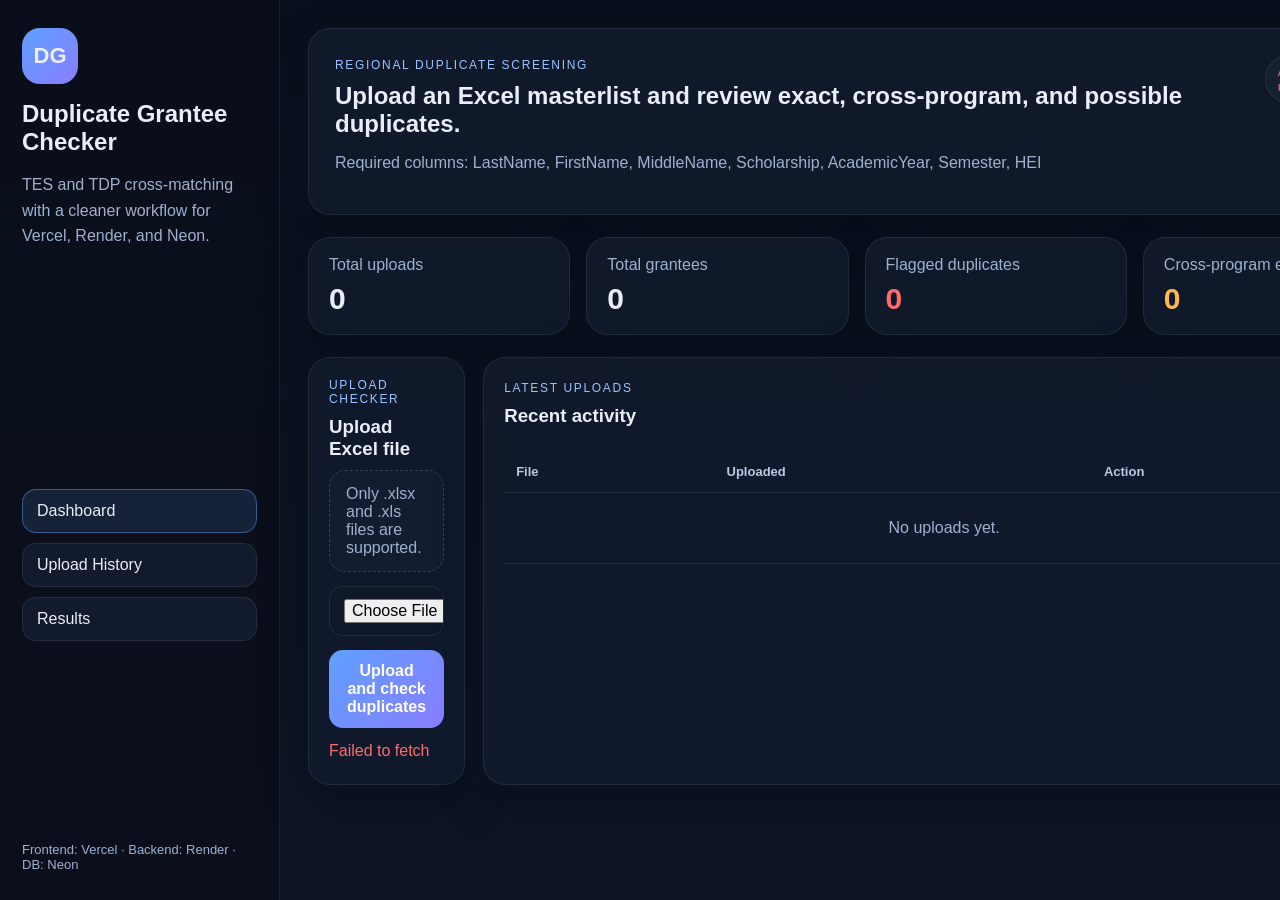
==== frontend/index.html @ 109577f7 "Add files via upload" ====
<!DOCTYPE html>
<html lang="en">
<head>
  <meta charset="UTF-8" />
  <meta name="viewport" content="width=device-width, initial-scale=1.0" />
  <title>Duplicate Grantee Checker</title>
  <link rel="stylesheet" href="./styles.css" />
</head>
<body>
  <div class="layout">
    <aside class="sidebar">
      <div>
        <div class="brand">DG</div>
        <h1>Duplicate Grantee Checker</h1>
        <p>TES and TDP cross-matching with a cleaner workflow for Vercel, Render, and Neon.</p>
      </div>
      <nav class="nav-links">
        <button class="nav-link active" data-view="dashboard">Dashboard</button>
        <button class="nav-link" data-view="history">Upload History</button>
        <button class="nav-link" data-view="results">Results</button>
      </nav>
      <div class="sidebar-foot">Frontend: Vercel · Backend: Render · DB: Neon</div>
    </aside>

    <main class="main-content">
      <section class="hero-card">
        <div>
          <span class="eyebrow">Regional duplicate screening</span>
          <h2>Upload an Excel masterlist and review exact, cross-program, and possible duplicates.</h2>
          <p class="muted">Required columns: LastName, FirstName, MiddleName, Scholarship, AcademicYear, Semester, HEI</p>
        </div>
        <div class="hero-actions">
          <span id="apiBadge" class="pill">Checking API...</span>
        </div>
      </section>

      <section class="stats-grid" id="statsGrid">
        <div class="stat-card"><span>Total uploads</span><strong>0</strong></div>
        <div class="stat-card"><span>Total grantees</span><strong>0</strong></div>
        <div class="stat-card tone-danger"><span>Flagged duplicates</span><strong>0</strong></div>
        <div class="stat-card tone-warning"><span>Cross-program exact</span><strong>0</strong></div>
      </section>

      <section class="grid-two" id="dashboardView">
        <div class="panel">
          <div class="panel-head">
            <div>
              <span class="eyebrow">Upload checker</span>
              <h3>Upload Excel file</h3>
            </div>
          </div>
          <form id="uploadForm" class="upload-form">
            <div class="hint-box">Only .xlsx and .xls files are supported.</div>
            <input class="file-input" id="fileInput" type="file" accept=".xlsx,.xls" required />
            <button class="btn" type="submit">Upload and check duplicates</button>
            <p id="uploadMessage" class="form-message"></p>
          </form>
        </div>

        <div class="panel">
          <div class="panel-head">
            <div>
              <span class="eyebrow">Latest uploads</span>
              <h3>Recent activity</h3>
            </div>
          </div>
          <div class="table-wrap compact-table">
            <table>
              <thead>
                <tr>
                  <th>File</th>
                  <th>Uploaded</th>
                  <th>Action</th>
                </tr>
              </thead>
              <tbody id="recentUploadsBody">
                <tr><td colspan="3" class="empty-state">No uploads yet.</td></tr>
              </tbody>
            </table>
          </div>
        </div>
      </section>

      <section class="panel hidden" id="historyView">
        <div class="panel-head">
          <div>
            <span class="eyebrow">Upload history</span>
            <h3>Browse previous checks</h3>
          </div>
        </div>
        <div class="toolbar">
          <input id="historySearch" class="search-input" type="text" placeholder="Search file name..." />
        </div>
        <div class="table-wrap">
          <table>
            <thead>
              <tr>
                <th>#</th>
                <th>File</th>
                <th>Uploaded</th>
                <th>Grantees</th>
                <th>Duplicates</th>
                <th>Actions</th>
              </tr>
            </thead>
            <tbody id="historyBody">
              <tr><td colspan="6" class="empty-state">No upload history available.</td></tr>
            </tbody>
          </table>
        </div>
      </section>

      <section class="panel hidden" id="resultsView">
        <div class="panel-head">
          <div>
            <span class="eyebrow">Result set</span>
            <h3 id="resultsTitle">Select an upload</h3>
          </div>
        </div>
        <div class="stats-grid mini-grid" id="resultSummaryCards"></div>
        <div class="toolbar toolbar-wrap">
          <input id="resultSearch" class="search-input" type="text" placeholder="Search name, HEI, scholarship..." />
          <label class="toggle"><input type="checkbox" id="duplicatesOnly" /> Duplicates only</label>
          <select id="matchTypeFilter" class="select-input">
            <option value="all">All match types</option>
            <option value="cross_program_exact">Cross-program exact</option>
            <option value="exact_duplicate">Exact duplicate</option>
            <option value="possible_duplicate">Possible duplicate</option>
            <option value="clean">Clean only</option>
          </select>
        </div>
        <div class="match-summary" id="matchSummary"></div>
        <div class="table-wrap">
          <table>
            <thead>
              <tr>
                <th>#</th>
                <th>Full name</th>
                <th>HEI</th>
                <th>AY</th>
                <th>Semester</th>
                <th>Scholarship</th>
                <th>Status</th>
                <th>Matched name</th>
                <th>Matched HEI</th>
                <th>Matched scholarship</th>
                <th>Score</th>
              </tr>
            </thead>
            <tbody id="resultsBody">
              <tr><td colspan="11" class="empty-state">No results loaded.</td></tr>
            </tbody>
          </table>
        </div>
      </section>
    </main>
  </div>

  <script>
    window.APP_CONFIG = {
      API_BASE_URL: "https://your-render-backend.onrender.com"
    };
  </script>
  <script src="./app.js"></script>
</body>
</html>
---- frontend/styles.css ----
:root {
  --bg: #0b1220;
  --panel: #121b2d;
  --panel-soft: #162238;
  --line: rgba(255,255,255,.08);
  --text: #e9eef7;
  --muted: #9fb0cf;
  --accent: #5ea0ff;
  --accent-2: #8a7dff;
  --danger: #ff6b6b;
  --warning: #ffb84d;
  --info: #55c2ff;
  --success: #40c98d;
}
* { box-sizing: border-box; }
body {
  margin: 0;
  font-family: Inter, Arial, sans-serif;
  background: linear-gradient(180deg, #09101d 0%, #0d1424 100%);
  color: var(--text);
}
button, input, select { font: inherit; }
.layout {
  min-height: 100vh;
  display: grid;
  grid-template-columns: 280px 1fr;
}
.sidebar {
  border-right: 1px solid var(--line);
  padding: 28px 22px;
  background: rgba(10, 15, 27, .85);
  display: flex;
  flex-direction: column;
  justify-content: space-between;
}
.brand {
  width: 56px; height: 56px; border-radius: 18px;
  display: grid; place-items: center;
  background: linear-gradient(135deg, var(--accent), var(--accent-2));
  font-weight: 800; font-size: 22px; margin-bottom: 16px;
}
.sidebar h1 { margin: 0 0 10px; font-size: 24px; }
.sidebar p { color: var(--muted); line-height: 1.6; }
.nav-links { display: grid; gap: 10px; margin-top: 24px; }
.nav-link {
  border: 1px solid var(--line); background: var(--panel);
  color: var(--text); padding: 12px 14px; border-radius: 14px;
  text-align: left; cursor: pointer;
}
.nav-link.active, .nav-link:hover { background: var(--panel-soft); border-color: rgba(94,160,255,.45); }
.sidebar-foot { color: var(--muted); font-size: 13px; }
.main-content { padding: 28px; }
.hero-card, .panel, .stat-card {
  background: rgba(18, 27, 45, .88);
  border: 1px solid var(--line);
  border-radius: 22px;
  box-shadow: 0 18px 50px rgba(0,0,0,.22);
}
.hero-card {
  display: flex; justify-content: space-between; gap: 20px;
  padding: 26px; margin-bottom: 22px; align-items: start;
}
.eyebrow { display: inline-block; color: #9cc2ff; font-size: 12px; letter-spacing: .14em; text-transform: uppercase; margin-bottom: 10px; }
.hero-card h2, .panel h3 { margin: 0 0 10px; }
.muted { color: var(--muted); }
.stats-grid {
  display: grid; grid-template-columns: repeat(4, minmax(0, 1fr)); gap: 16px; margin-bottom: 22px;
}
.stat-card { padding: 18px 20px; }
.stat-card span { display: block; color: var(--muted); margin-bottom: 8px; }
.stat-card strong { font-size: 30px; }
.tone-danger strong { color: var(--danger); }
.tone-warning strong { color: var(--warning); }
.tone-info strong { color: var(--info); }
.grid-two { display: grid; grid-template-columns: 1fr 1.15fr; gap: 18px; }
.panel { padding: 20px; margin-bottom: 22px; }
.panel-head, .toolbar-wrap, .toolbar { display: flex; justify-content: space-between; gap: 12px; align-items: center; }
.upload-form { display: grid; gap: 14px; }
.hint-box {
  border: 1px dashed rgba(255,255,255,.15); border-radius: 16px; padding: 14px 16px; color: var(--muted);
  background: rgba(255,255,255,.02);
}
.file-input, .search-input, .select-input {
  width: 100%; border-radius: 14px; border: 1px solid var(--line); background: #0f1828; color: var(--text);
  padding: 12px 14px;
}
.btn {
  border: 0; border-radius: 14px; background: linear-gradient(135deg, var(--accent), var(--accent-2));
  color: white; padding: 12px 18px; cursor: pointer; font-weight: 700;
}
.btn:hover { transform: translateY(-1px); }
.table-wrap { overflow: auto; margin-top: 14px; }
table { width: 100%; border-collapse: collapse; min-width: 880px; }
th, td { padding: 13px 12px; border-bottom: 1px solid var(--line); text-align: left; }
th { color: #b8c8e6; font-size: 13px; }
td { color: #ebf2ff; }
.empty-state { text-align: center; color: var(--muted); padding: 26px; }
.pill, .result-badge {
  display: inline-flex; align-items: center; gap: 8px;
  border: 1px solid var(--line); border-radius: 999px; padding: 8px 12px; font-size: 13px;
  background: rgba(255,255,255,.03);
}
.pill.warning, .badge-warning { color: var(--warning); }
.pill.danger, .badge-danger { color: var(--danger); }
.pill.info, .badge-info { color: var(--info); }
.badge-clean { color: var(--success); }
.match-summary { display: flex; flex-wrap: wrap; gap: 10px; margin: 14px 0 10px; }
.hidden { display: none; }
.form-message { min-height: 22px; color: var(--muted); margin: 0; }
.form-message.error { color: var(--danger); }
.form-message.success { color: var(--success); }
.action-group { display: flex; gap: 10px; flex-wrap: wrap; }
.action-link, .danger-link {
  cursor: pointer; color: #a7c8ff; text-decoration: none; background: none; border: none; padding: 0;
}
.danger-link { color: #ff9b9b; }
.toggle { color: var(--muted); display: flex; gap: 8px; align-items: center; white-space: nowrap; }
.mini-grid { margin-top: 12px; grid-template-columns: repeat(4, minmax(0, 1fr)); }
@media (max-width: 1080px) {
  .layout { grid-template-columns: 1fr; }
  .sidebar { border-right: 0; border-bottom: 1px solid var(--line); }
  .stats-grid, .mini-grid, .grid-two { grid-template-columns: 1fr; }
  .hero-card, .panel-head, .toolbar-wrap, .toolbar { flex-direction: column; align-items: stretch; }
  .main-content { padding: 18px; }
}
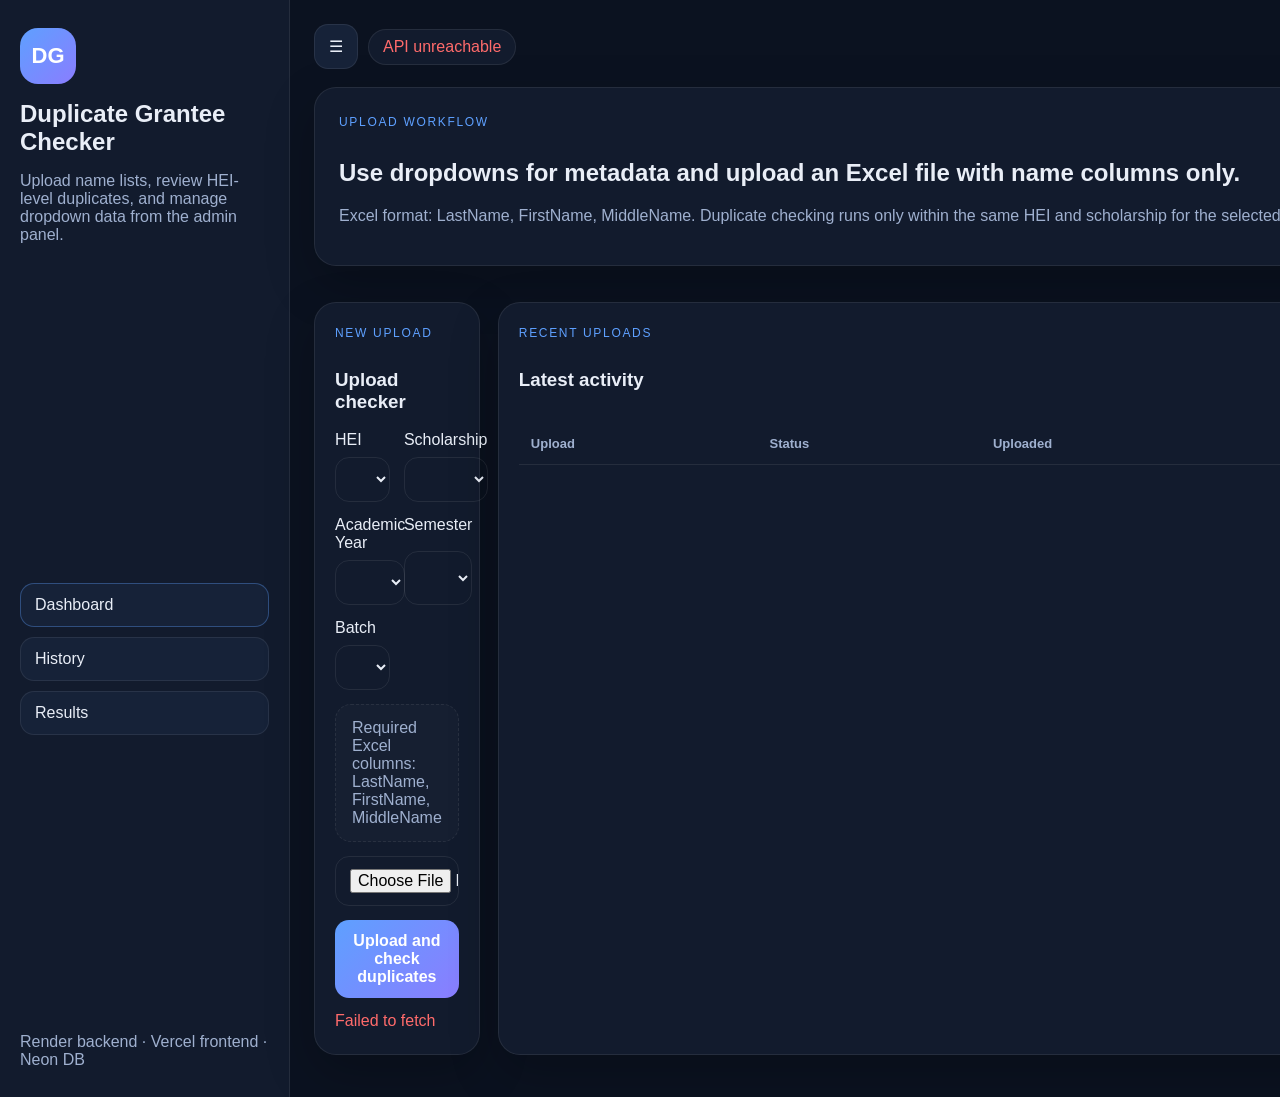
==== commit c64f5810: "Add files via upload" ====
--- a/frontend/index.html
+++ b/frontend/index.html
@@ -5,162 +5,238 @@
   <meta name="viewport" content="width=device-width, initial-scale=1.0" />
   <title>Duplicate Grantee Checker</title>
   <link rel="stylesheet" href="./styles.css" />
-</head>
-<body>
-  <div class="layout">
-    <aside class="sidebar">
-      <div>
-        <div class="brand">DG</div>
-        <h1>Duplicate Grantee Checker</h1>
-        <p>TES and TDP cross-matching with a cleaner workflow for Vercel, Render, and Neon.</p>
-      </div>
-      <nav class="nav-links">
-        <button class="nav-link active" data-view="dashboard">Dashboard</button>
-        <button class="nav-link" data-view="history">Upload History</button>
-        <button class="nav-link" data-view="results">Results</button>
-      </nav>
-      <div class="sidebar-foot">Frontend: Vercel · Backend: Render · DB: Neon</div>
-    </aside>
-
-    <main class="main-content">
-      <section class="hero-card">
-        <div>
-          <span class="eyebrow">Regional duplicate screening</span>
-          <h2>Upload an Excel masterlist and review exact, cross-program, and possible duplicates.</h2>
-          <p class="muted">Required columns: LastName, FirstName, MiddleName, Scholarship, AcademicYear, Semester, HEI</p>
-        </div>
-        <div class="hero-actions">
-          <span id="apiBadge" class="pill">Checking API...</span>
-        </div>
-      </section>
-
-      <section class="stats-grid" id="statsGrid">
-        <div class="stat-card"><span>Total uploads</span><strong>0</strong></div>
-        <div class="stat-card"><span>Total grantees</span><strong>0</strong></div>
-        <div class="stat-card tone-danger"><span>Flagged duplicates</span><strong>0</strong></div>
-        <div class="stat-card tone-warning"><span>Cross-program exact</span><strong>0</strong></div>
-      </section>
-
-      <section class="grid-two" id="dashboardView">
-        <div class="panel">
-          <div class="panel-head">
-            <div>
-              <span class="eyebrow">Upload checker</span>
-              <h3>Upload Excel file</h3>
-            </div>
-          </div>
-          <form id="uploadForm" class="upload-form">
-            <div class="hint-box">Only .xlsx and .xls files are supported.</div>
-            <input class="file-input" id="fileInput" type="file" accept=".xlsx,.xls" required />
-            <button class="btn" type="submit">Upload and check duplicates</button>
-            <p id="uploadMessage" class="form-message"></p>
-          </form>
-        </div>
-
-        <div class="panel">
-          <div class="panel-head">
-            <div>
-              <span class="eyebrow">Latest uploads</span>
-              <h3>Recent activity</h3>
-            </div>
-          </div>
-          <div class="table-wrap compact-table">
-            <table>
-              <thead>
-                <tr>
-                  <th>File</th>
-                  <th>Uploaded</th>
-                  <th>Action</th>
-                </tr>
-              </thead>
-              <tbody id="recentUploadsBody">
-                <tr><td colspan="3" class="empty-state">No uploads yet.</td></tr>
-              </tbody>
-            </table>
-          </div>
-        </div>
-      </section>
-
-      <section class="panel hidden" id="historyView">
-        <div class="panel-head">
-          <div>
-            <span class="eyebrow">Upload history</span>
-            <h3>Browse previous checks</h3>
-          </div>
-        </div>
-        <div class="toolbar">
-          <input id="historySearch" class="search-input" type="text" placeholder="Search file name..." />
-        </div>
-        <div class="table-wrap">
-          <table>
-            <thead>
-              <tr>
-                <th>#</th>
-                <th>File</th>
-                <th>Uploaded</th>
-                <th>Grantees</th>
-                <th>Duplicates</th>
-                <th>Actions</th>
-              </tr>
-            </thead>
-            <tbody id="historyBody">
-              <tr><td colspan="6" class="empty-state">No upload history available.</td></tr>
-            </tbody>
-          </table>
-        </div>
-      </section>
-
-      <section class="panel hidden" id="resultsView">
-        <div class="panel-head">
-          <div>
-            <span class="eyebrow">Result set</span>
-            <h3 id="resultsTitle">Select an upload</h3>
-          </div>
-        </div>
-        <div class="stats-grid mini-grid" id="resultSummaryCards"></div>
-        <div class="toolbar toolbar-wrap">
-          <input id="resultSearch" class="search-input" type="text" placeholder="Search name, HEI, scholarship..." />
-          <label class="toggle"><input type="checkbox" id="duplicatesOnly" /> Duplicates only</label>
-          <select id="matchTypeFilter" class="select-input">
-            <option value="all">All match types</option>
-            <option value="cross_program_exact">Cross-program exact</option>
-            <option value="exact_duplicate">Exact duplicate</option>
-            <option value="possible_duplicate">Possible duplicate</option>
-            <option value="clean">Clean only</option>
-          </select>
-        </div>
-        <div class="match-summary" id="matchSummary"></div>
-        <div class="table-wrap">
-          <table>
-            <thead>
-              <tr>
-                <th>#</th>
-                <th>Full name</th>
-                <th>HEI</th>
-                <th>AY</th>
-                <th>Semester</th>
-                <th>Scholarship</th>
-                <th>Status</th>
-                <th>Matched name</th>
-                <th>Matched HEI</th>
-                <th>Matched scholarship</th>
-                <th>Score</th>
-              </tr>
-            </thead>
-            <tbody id="resultsBody">
-              <tr><td colspan="11" class="empty-state">No results loaded.</td></tr>
-            </tbody>
-          </table>
-        </div>
-      </section>
-    </main>
-  </div>
-
   <script>
     window.APP_CONFIG = {
       API_BASE_URL: "https://your-render-backend.onrender.com"
     };
   </script>
+</head>
+<body>
+  <div class="app-shell" id="appShell">
+    <aside class="sidebar" id="sidebar">
+      <div>
+        <div class="brand">DG</div>
+        <h1>Duplicate Grantee Checker</h1>
+        <p>Upload name lists, review HEI-level duplicates, and manage dropdown data from the admin panel.</p>
+      </div>
+      <nav class="nav-links">
+        <button class="nav-link active" data-view="dashboard">Dashboard</button>
+        <button class="nav-link" data-view="history">History</button>
+        <button class="nav-link" data-view="results">Results</button>
+        <button class="nav-link admin-only hidden" data-view="admin">Admin Panel</button>
+      </nav>
+      <div class="sidebar-foot">
+        <div class="small">Render backend · Vercel frontend · Neon DB</div>
+      </div>
+    </aside>
+
+    <main class="main-content">
+      <header class="topbar">
+        <div class="topbar-left">
+          <button class="icon-btn" id="sidebarToggle" title="Toggle sidebar">☰</button>
+          <div class="api-badge" id="apiBadge">Checking API...</div>
+        </div>
+        <div class="topbar-actions">
+          <button class="icon-btn" id="themeToggle" title="Toggle theme">◐</button>
+          <button class="btn btn-secondary" id="loginToggle">Admin Login</button>
+          <div class="user-pill hidden" id="userPill"></div>
+        </div>
+      </header>
+
+      <section id="dashboardView">
+        <section class="hero-card">
+          <div>
+            <span class="eyebrow">Upload workflow</span>
+            <h2>Use dropdowns for metadata and upload an Excel file with name columns only.</h2>
+            <p class="muted">Excel format: LastName, FirstName, MiddleName. Duplicate checking runs only within the same HEI and scholarship for the selected academic year and semester.</p>
+          </div>
+        </section>
+
+        <section class="stats-grid" id="statsGrid"></section>
+
+        <section class="grid-two">
+          <div class="panel">
+            <div class="panel-head">
+              <div>
+                <span class="eyebrow">New upload</span>
+                <h3>Upload checker</h3>
+              </div>
+            </div>
+            <form class="upload-form" id="uploadForm">
+              <div class="form-grid">
+                <label>
+                  <span>HEI</span>
+                  <select class="select-input" id="heiSelect" required></select>
+                </label>
+                <label>
+                  <span>Scholarship</span>
+                  <select class="select-input" id="scholarshipSelect" required></select>
+                </label>
+                <label>
+                  <span>Academic Year</span>
+                  <select class="select-input" id="academicYearSelect" required></select>
+                </label>
+                <label>
+                  <span>Semester</span>
+                  <select class="select-input" id="semesterSelect" required></select>
+                </label>
+                <label>
+                  <span>Batch</span>
+                  <select class="select-input" id="batchSelect" required></select>
+                </label>
+              </div>
+              <div class="hint-box">Required Excel columns: LastName, FirstName, MiddleName</div>
+              <input class="file-input" type="file" id="fileInput" accept=".xlsx,.xls" required />
+              <button class="btn" type="submit">Upload and check duplicates</button>
+              <p class="form-message" id="uploadMessage"></p>
+            </form>
+          </div>
+
+          <div class="panel">
+            <div class="panel-head">
+              <div>
+                <span class="eyebrow">Recent uploads</span>
+                <h3>Latest activity</h3>
+              </div>
+            </div>
+            <div class="table-wrap compact-table">
+              <table>
+                <thead>
+                  <tr>
+                    <th>Upload</th>
+                    <th>Status</th>
+                    <th>Uploaded</th>
+                    <th>Action</th>
+                  </tr>
+                </thead>
+                <tbody id="recentUploadsBody"></tbody>
+              </table>
+            </div>
+          </div>
+        </section>
+      </section>
+
+      <section id="historyView" class="hidden">
+        <section class="panel">
+          <div class="panel-head">
+            <div>
+              <span class="eyebrow">Upload history</span>
+              <h2>Saved checks</h2>
+            </div>
+          </div>
+          <div class="toolbar toolbar-wrap">
+            <input class="search-input" id="historySearch" placeholder="Search HEI, scholarship, AY, semester, or batch" />
+          </div>
+          <div class="table-wrap">
+            <table>
+              <thead>
+                <tr>
+                  <th>#</th>
+                  <th>Upload</th>
+                  <th>Status</th>
+                  <th>Uploaded</th>
+                  <th>Rows</th>
+                  <th>Duplicates</th>
+                  <th>Action</th>
+                </tr>
+              </thead>
+              <tbody id="historyBody"></tbody>
+            </table>
+          </div>
+        </section>
+      </section>
+
+      <section id="resultsView" class="hidden">
+        <section class="hero-card">
+          <div>
+            <span class="eyebrow">Result set</span>
+            <h2 id="resultsTitle">Results</h2>
+            <p class="muted" id="resultsMeta"></p>
+          </div>
+        </section>
+        <section class="stats-grid mini-grid" id="resultSummaryCards"></section>
+        <section class="panel">
+          <div class="panel-head">
+            <div>
+              <span class="eyebrow">Filters</span>
+              <h3>Review flagged rows</h3>
+            </div>
+          </div>
+          <div class="toolbar toolbar-wrap">
+            <input class="search-input" id="resultSearch" placeholder="Search name, matched name, batch" />
+            <label class="toggle"><input type="checkbox" id="duplicatesOnly" checked /> Duplicates only</label>
+            <select class="select-input narrow" id="matchTypeFilter">
+              <option value="all">All match types</option>
+              <option value="exact_duplicate">Exact duplicate</option>
+              <option value="possible_duplicate">Possible duplicate</option>
+              <option value="clean">Clean only</option>
+            </select>
+          </div>
+          <div class="match-summary" id="matchSummary"></div>
+          <div class="table-wrap">
+            <table>
+              <thead>
+                <tr>
+                  <th>#</th>
+                  <th>Full name</th>
+                  <th>HEI</th>
+                  <th>Scholarship</th>
+                  <th>Batch</th>
+                  <th>Status</th>
+                  <th>Matched name</th>
+                  <th>Matched batch</th>
+                  <th>Score</th>
+                  <th>Action</th>
+                </tr>
+              </thead>
+              <tbody id="resultsBody"></tbody>
+            </table>
+          </div>
+        </section>
+      </section>
+
+      <section id="adminView" class="hidden">
+        <section class="panel">
+          <div class="panel-head">
+            <div>
+              <span class="eyebrow">Admin only</span>
+              <h2>Manage dropdown values</h2>
+            </div>
+          </div>
+          <div class="admin-grid" id="adminGrid"></div>
+        </section>
+      </section>
+    </main>
+  </div>
+
+  <div class="modal-backdrop hidden" id="loginModal">
+    <div class="modal-card small-modal">
+      <div class="modal-head">
+        <h3>Admin Login</h3>
+        <button class="icon-btn" data-close-modal="loginModal">✕</button>
+      </div>
+      <form id="loginForm" class="upload-form compact-form">
+        <label><span>Username</span><input class="search-input" id="loginUsername" required /></label>
+        <label><span>Password</span><input class="search-input" id="loginPassword" type="password" required /></label>
+        <button class="btn" type="submit">Sign in</button>
+        <p class="form-message" id="loginMessage"></p>
+      </form>
+    </div>
+  </div>
+
+  <div class="modal-backdrop hidden" id="matchModal">
+    <div class="modal-card">
+      <div class="modal-head">
+        <div>
+          <span class="eyebrow">Matched record</span>
+          <h3>Side-by-side comparison</h3>
+        </div>
+        <button class="icon-btn" data-close-modal="matchModal">✕</button>
+      </div>
+      <div class="compare-grid" id="matchModalBody"></div>
+    </div>
+  </div>
+
   <script src="./app.js"></script>
 </body>
 </html>
--- a/frontend/styles.css
+++ b/frontend/styles.css
@@ -11,115 +11,168 @@
   --warning: #ffb84d;
   --info: #55c2ff;
   --success: #40c98d;
+  --shadow: 0 18px 50px rgba(0,0,0,.22);
+}
+:root[data-theme='light'] {
+  --bg: #f3f6fb;
+  --panel: #ffffff;
+  --panel-soft: #f3f7ff;
+  --line: rgba(16,24,40,.08);
+  --text: #162033;
+  --muted: #61708c;
+  --accent: #3b82f6;
+  --accent-2: #7c3aed;
+  --danger: #d92d20;
+  --warning: #d97706;
+  --info: #0284c7;
+  --success: #15803d;
+  --shadow: 0 14px 35px rgba(16,24,40,.08);
 }
 * { box-sizing: border-box; }
 body {
   margin: 0;
   font-family: Inter, Arial, sans-serif;
-  background: linear-gradient(180deg, #09101d 0%, #0d1424 100%);
+  background: var(--bg);
   color: var(--text);
 }
 button, input, select { font: inherit; }
-.layout {
+.hidden { display: none !important; }
+.app-shell {
   min-height: 100vh;
   display: grid;
-  grid-template-columns: 280px 1fr;
+  grid-template-columns: 290px 1fr;
 }
+.app-shell.sidebar-collapsed { grid-template-columns: 92px 1fr; }
 .sidebar {
   border-right: 1px solid var(--line);
-  padding: 28px 22px;
-  background: rgba(10, 15, 27, .85);
+  padding: 28px 20px;
+  background: var(--panel);
   display: flex;
   flex-direction: column;
   justify-content: space-between;
+  transition: all .2s ease;
 }
+.app-shell.sidebar-collapsed .sidebar h1,
+.app-shell.sidebar-collapsed .sidebar p,
+.app-shell.sidebar-collapsed .sidebar-foot,
+.app-shell.sidebar-collapsed .nav-link { font-size: 0; }
+.app-shell.sidebar-collapsed .nav-link::before { font-size: 14px; }
 .brand {
   width: 56px; height: 56px; border-radius: 18px;
   display: grid; place-items: center;
   background: linear-gradient(135deg, var(--accent), var(--accent-2));
-  font-weight: 800; font-size: 22px; margin-bottom: 16px;
+  font-weight: 800; font-size: 22px; margin-bottom: 16px; color: white;
 }
 .sidebar h1 { margin: 0 0 10px; font-size: 24px; }
-.sidebar p { color: var(--muted); line-height: 1.6; }
+.sidebar p, .small, .muted { color: var(--muted); }
 .nav-links { display: grid; gap: 10px; margin-top: 24px; }
-.nav-link {
-  border: 1px solid var(--line); background: var(--panel);
-  color: var(--text); padding: 12px 14px; border-radius: 14px;
-  text-align: left; cursor: pointer;
+.nav-link, .icon-btn {
+  border: 1px solid var(--line);
+  background: var(--panel-soft);
+  color: var(--text);
+  padding: 12px 14px;
+  border-radius: 14px;
+  text-align: left;
+  cursor: pointer;
 }
-.nav-link.active, .nav-link:hover { background: var(--panel-soft); border-color: rgba(94,160,255,.45); }
-.sidebar-foot { color: var(--muted); font-size: 13px; }
-.main-content { padding: 28px; }
-.hero-card, .panel, .stat-card {
-  background: rgba(18, 27, 45, .88);
+.nav-link.active, .nav-link:hover, .icon-btn:hover { border-color: rgba(94,160,255,.35); }
+.main-content { padding: 24px; }
+.topbar {
+  display: flex; justify-content: space-between; align-items: center; gap: 12px; margin-bottom: 18px;
+}
+.topbar-left, .topbar-actions { display: flex; align-items: center; gap: 10px; }
+.api-badge, .user-pill {
+  border: 1px solid var(--line);
+  background: var(--panel);
+  border-radius: 999px;
+  padding: 8px 14px;
+}
+.api-badge.danger { color: var(--danger); }
+.hero-card, .panel, .stat-card, .modal-card {
+  background: var(--panel);
   border: 1px solid var(--line);
   border-radius: 22px;
-  box-shadow: 0 18px 50px rgba(0,0,0,.22);
+  box-shadow: var(--shadow);
 }
-.hero-card {
-  display: flex; justify-content: space-between; gap: 20px;
-  padding: 26px; margin-bottom: 22px; align-items: start;
-}
-.eyebrow { display: inline-block; color: #9cc2ff; font-size: 12px; letter-spacing: .14em; text-transform: uppercase; margin-bottom: 10px; }
-.hero-card h2, .panel h3 { margin: 0 0 10px; }
-.muted { color: var(--muted); }
-.stats-grid {
-  display: grid; grid-template-columns: repeat(4, minmax(0, 1fr)); gap: 16px; margin-bottom: 22px;
-}
+.hero-card { padding: 24px; margin-bottom: 18px; }
+.eyebrow { display: inline-block; color: var(--accent); font-size: 12px; letter-spacing: .14em; text-transform: uppercase; margin-bottom: 10px; }
+.stats-grid { display: grid; grid-template-columns: repeat(4, minmax(0, 1fr)); gap: 16px; margin-bottom: 18px; }
+.mini-grid { grid-template-columns: repeat(4, minmax(0, 1fr)); }
 .stat-card { padding: 18px 20px; }
 .stat-card span { display: block; color: var(--muted); margin-bottom: 8px; }
-.stat-card strong { font-size: 30px; }
+.stat-card strong { font-size: 28px; }
 .tone-danger strong { color: var(--danger); }
-.tone-warning strong { color: var(--warning); }
 .tone-info strong { color: var(--info); }
-.grid-two { display: grid; grid-template-columns: 1fr 1.15fr; gap: 18px; }
-.panel { padding: 20px; margin-bottom: 22px; }
-.panel-head, .toolbar-wrap, .toolbar { display: flex; justify-content: space-between; gap: 12px; align-items: center; }
+.grid-two { display: grid; grid-template-columns: 1.2fr 1fr; gap: 18px; }
+.panel { padding: 20px; margin-bottom: 18px; }
+.panel-head, .toolbar { display: flex; justify-content: space-between; gap: 12px; align-items: center; }
 .upload-form { display: grid; gap: 14px; }
+.compact-form label { display: grid; gap: 8px; }
+.form-grid { display: grid; grid-template-columns: repeat(2, minmax(0, 1fr)); gap: 14px; }
+.form-grid label { display: grid; gap: 8px; }
 .hint-box {
-  border: 1px dashed rgba(255,255,255,.15); border-radius: 16px; padding: 14px 16px; color: var(--muted);
+  border: 1px dashed var(--line);
+  border-radius: 16px;
+  padding: 14px 16px;
+  color: var(--muted);
   background: rgba(255,255,255,.02);
 }
 .file-input, .search-input, .select-input {
-  width: 100%; border-radius: 14px; border: 1px solid var(--line); background: #0f1828; color: var(--text);
+  width: 100%; border-radius: 14px; border: 1px solid var(--line); background: transparent; color: var(--text);
   padding: 12px 14px;
 }
+.select-input.narrow { max-width: 220px; }
 .btn {
   border: 0; border-radius: 14px; background: linear-gradient(135deg, var(--accent), var(--accent-2));
   color: white; padding: 12px 18px; cursor: pointer; font-weight: 700;
 }
-.btn:hover { transform: translateY(-1px); }
+.btn.btn-secondary { background: var(--panel-soft); color: var(--text); border: 1px solid var(--line); }
 .table-wrap { overflow: auto; margin-top: 14px; }
-table { width: 100%; border-collapse: collapse; min-width: 880px; }
+table { width: 100%; border-collapse: collapse; min-width: 980px; }
 th, td { padding: 13px 12px; border-bottom: 1px solid var(--line); text-align: left; }
-th { color: #b8c8e6; font-size: 13px; }
-td { color: #ebf2ff; }
+th { color: var(--muted); font-size: 13px; }
 .empty-state { text-align: center; color: var(--muted); padding: 26px; }
 .pill, .result-badge {
   display: inline-flex; align-items: center; gap: 8px;
   border: 1px solid var(--line); border-radius: 999px; padding: 8px 12px; font-size: 13px;
   background: rgba(255,255,255,.03);
 }
-.pill.warning, .badge-warning { color: var(--warning); }
-.pill.danger, .badge-danger { color: var(--danger); }
-.pill.info, .badge-info { color: var(--info); }
-.badge-clean { color: var(--success); }
-.match-summary { display: flex; flex-wrap: wrap; gap: 10px; margin: 14px 0 10px; }
-.hidden { display: none; }
+.badge-danger, .pill.danger { color: var(--danger); }
+.badge-info, .pill.info { color: var(--info); }
+.badge-clean, .pill.clean { color: var(--success); }
+.match-summary, .action-group, .topbar-actions { display: flex; flex-wrap: wrap; gap: 10px; }
 .form-message { min-height: 22px; color: var(--muted); margin: 0; }
 .form-message.error { color: var(--danger); }
 .form-message.success { color: var(--success); }
-.action-group { display: flex; gap: 10px; flex-wrap: wrap; }
 .action-link, .danger-link {
-  cursor: pointer; color: #a7c8ff; text-decoration: none; background: none; border: none; padding: 0;
+  cursor: pointer; color: var(--accent); text-decoration: none; background: none; border: none; padding: 0;
 }
-.danger-link { color: #ff9b9b; }
+.danger-link { color: var(--danger); }
 .toggle { color: var(--muted); display: flex; gap: 8px; align-items: center; white-space: nowrap; }
-.mini-grid { margin-top: 12px; grid-template-columns: repeat(4, minmax(0, 1fr)); }
+.modal-backdrop {
+  position: fixed; inset: 0; background: rgba(10, 14, 24, .65); display: grid; place-items: center; padding: 20px; z-index: 20;
+}
+.modal-card { width: min(980px, 100%); padding: 22px; }
+.small-modal { width: min(460px, 100%); }
+.modal-head { display: flex; justify-content: space-between; align-items: center; gap: 12px; margin-bottom: 16px; }
+.compare-grid { display: grid; grid-template-columns: repeat(2, minmax(0, 1fr)); gap: 16px; }
+.compare-card { border: 1px solid var(--line); border-radius: 18px; padding: 18px; background: var(--panel-soft); }
+.compare-card dl { margin: 0; display: grid; grid-template-columns: 130px 1fr; gap: 10px; }
+.compare-card dt { color: var(--muted); }
+.badge-danger-card { border-color: rgba(217,45,32,.35); }
+.badge-info-card { border-color: rgba(2,132,199,.35); }
+.admin-grid { display: grid; grid-template-columns: repeat(2, minmax(0, 1fr)); gap: 16px; }
+.admin-card { margin-bottom: 0; }
+.inline-form { display: flex; gap: 10px; margin: 12px 0; }
+.option-list { display: grid; gap: 10px; max-height: 280px; overflow: auto; }
+.option-row {
+  display: flex; justify-content: space-between; align-items: center; gap: 12px; padding: 10px 12px;
+  border: 1px solid var(--line); border-radius: 14px; background: var(--panel-soft);
+}
 @media (max-width: 1080px) {
-  .layout { grid-template-columns: 1fr; }
+  .app-shell, .app-shell.sidebar-collapsed { grid-template-columns: 1fr; }
   .sidebar { border-right: 0; border-bottom: 1px solid var(--line); }
-  .stats-grid, .mini-grid, .grid-two { grid-template-columns: 1fr; }
-  .hero-card, .panel-head, .toolbar-wrap, .toolbar { flex-direction: column; align-items: stretch; }
+  .stats-grid, .mini-grid, .grid-two, .form-grid, .compare-grid, .admin-grid { grid-template-columns: 1fr; }
+  .topbar, .toolbar, .panel-head, .inline-form { flex-direction: column; align-items: stretch; }
   .main-content { padding: 18px; }
 }
